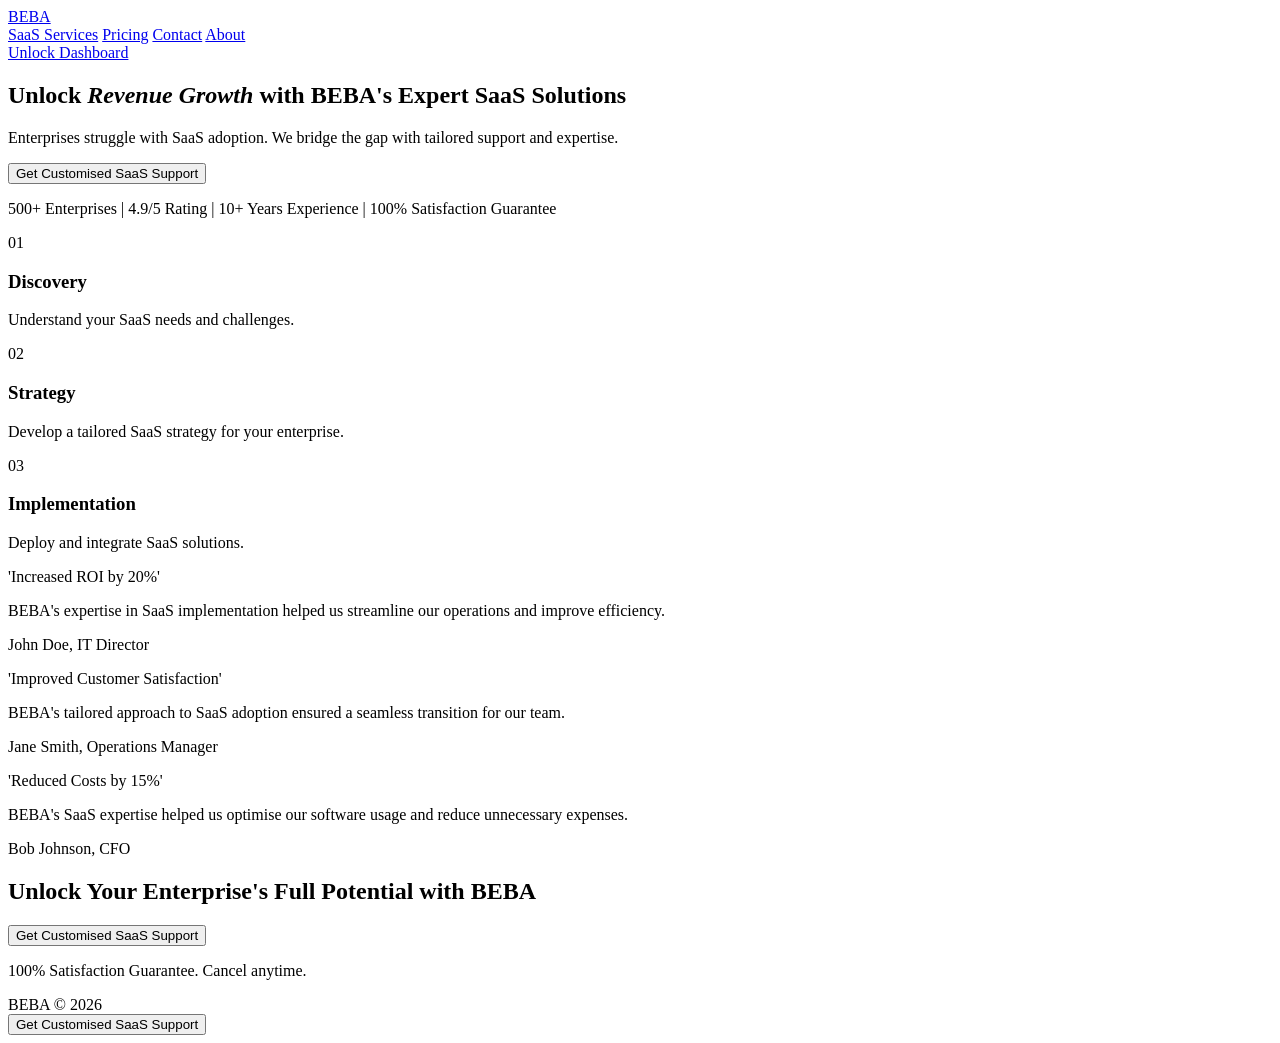
==== index.html @ 963f2a94 "Deploy index.html via FounderOS" ====
<!DOCTYPE html>
<html lang="en">
<head>
<meta charset="UTF-8">
<meta name="viewport" content="width=device-width, initial-scale=1.0">
<title>BEBA</title>
<meta name="description" content="I help 🏭 Enterprises with 💻 SaaS / Software services through BEBA. [Add your price, guarantee, and what makes you different]">
<meta property="og:title" content="BEBA">
<meta property="og:description" content="I help 🏭 Enterprises with 💻 SaaS / Software services through BEBA. [Add your price, guarantee, and what makes you different]">
<meta property="og:type" content="website">
<meta name="twitter:title" content="BEBA">
<meta name="twitter:description" content="I help 🏭 Enterprises with 💻 SaaS / Software services through BEBA. [Add your price, guarantee, and what makes you different]">
<meta name="twitter:card" content="summary_large_image">
<link rel="stylesheet" href="style.css">
</head>
<body>

    <nav>
      <a href='index.html' class='logo'>BEBA</a>
      <div class='nav-links'>
        <a href='services.html'>SaaS Services</a>
        <a href='pricing.html'>Pricing</a>
        <a href='contact.html'>Contact</a>
        <a href='about.html'>About</a>
      </div>
      <a href='login.html' class='nav-cta'>Unlock Dashboard</a>
    </nav>
    <section id='hero'>
      <h1>Unlock <em>Revenue Growth</em> with BEBA's Expert SaaS Solutions</h1>
      <p>Enterprises struggle with SaaS adoption. We bridge the gap with tailored support and expertise.</p>
      <button class='btn'>Get Customised SaaS Support</button>
      <p class='trust-signal'>500+ Enterprises | 4.9/5 Rating | 10+ Years Experience | 100% Satisfaction Guarantee</p>
    </section>
    <section>
      <div class='how-it-works'>
        <div class='step'>
          <span class='step-num'>01</span>
          <h3>Discovery</h3>
          <p>Understand your SaaS needs and challenges.</p>
        </div>
        <div class='step'>
          <span class='step-num'>02</span>
          <h3>Strategy</h3>
          <p>Develop a tailored SaaS strategy for your enterprise.</p>
        </div>
        <div class='step'>
          <span class='step-num'>03</span>
          <h3>Implementation</h3>
          <p>Deploy and integrate SaaS solutions.</p>
        </div>
      </div>
    </section>
    <section id='testimonials'>
      <div class='testimonial-grid'>
        <div class='testimonial-card'>
          <p class='result-badge'>'Increased ROI by 20%'</p>
          <p>BEBA's expertise in SaaS implementation helped us streamline our operations and improve efficiency.</p>
          <p class='author'>John Doe, IT Director</p>
        </div>
        <div class='testimonial-card'>
          <p class='result-badge'>'Improved Customer Satisfaction'</p>
          <p>BEBA's tailored approach to SaaS adoption ensured a seamless transition for our team.</p>
          <p class='author'>Jane Smith, Operations Manager</p>
        </div>
        <div class='testimonial-card'>
          <p class='result-badge'>'Reduced Costs by 15%'</p>
          <p>BEBA's SaaS expertise helped us optimise our software usage and reduce unnecessary expenses.</p>
          <p class='author'>Bob Johnson, CFO</p>
        </div>
      </div>
    </section>
    <section id='cta'>
      <h2>Unlock Your Enterprise's Full Potential with BEBA</h2>
      <button class='btn'>Get Customised SaaS Support</button>
      <p class='risk-reversal'>100% Satisfaction Guarantee. Cancel anytime.</p>
    </section>
    <footer>BEBA &copy; 2026</footer>
    <div class='sticky-mobile-cta'><button class='btn'>Get Customised SaaS Support</button></div>
  
<script>document.querySelectorAll('.faq-item').forEach(function(item){item.addEventListener('click',function(){var answer=this.querySelector('.faq-answer');var chevron=this.querySelector('.faq-chevron');var isOpen=this.classList.contains('open');document.querySelectorAll('.faq-item').forEach(function(i){i.classList.remove('open');i.querySelector('.faq-answer').style.maxHeight='0';i.querySelector('.faq-chevron').textContent='+';});if(!isOpen){this.classList.add('open');answer.style.maxHeight=answer.scrollHeight+'px';chevron.textContent='×';}});});window.addEventListener('scroll',function(){document.querySelector('nav').classList.toggle('scrolled',window.scrollY>50);});</script>
</body>
</html>
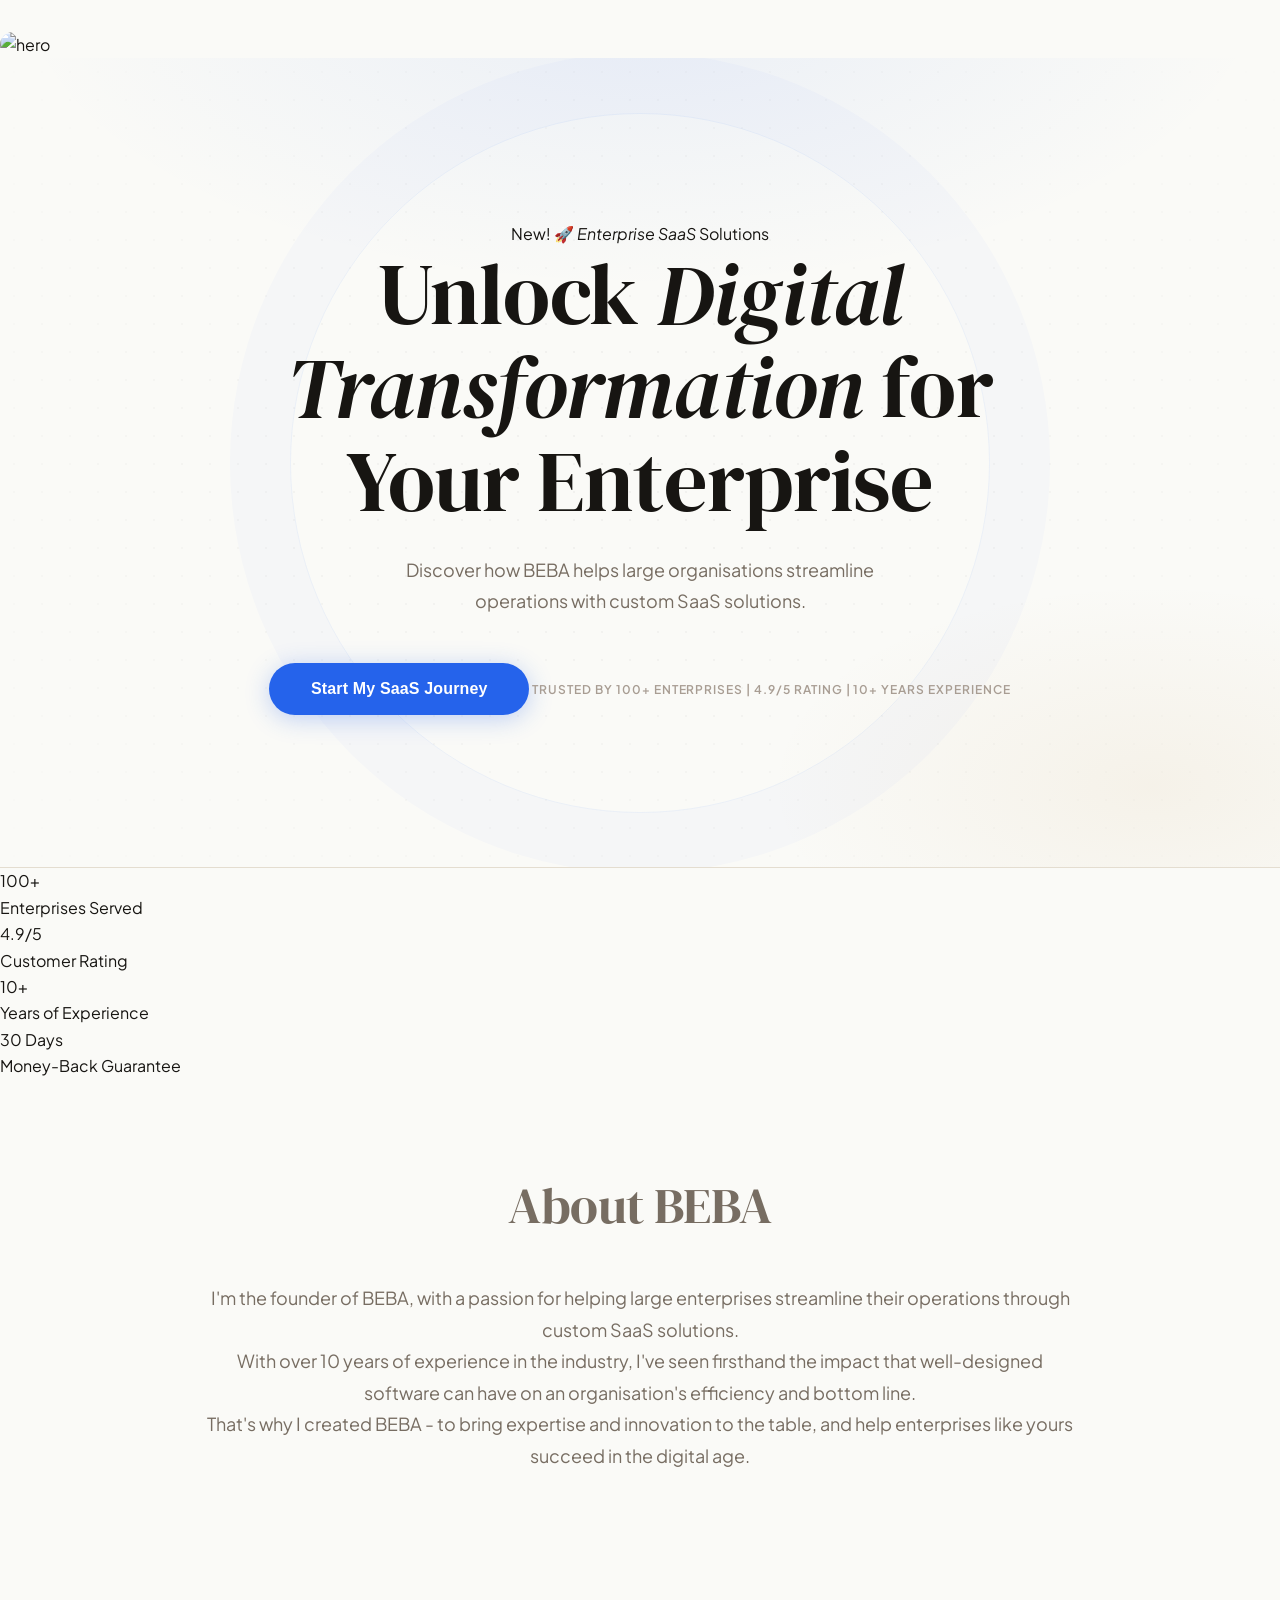
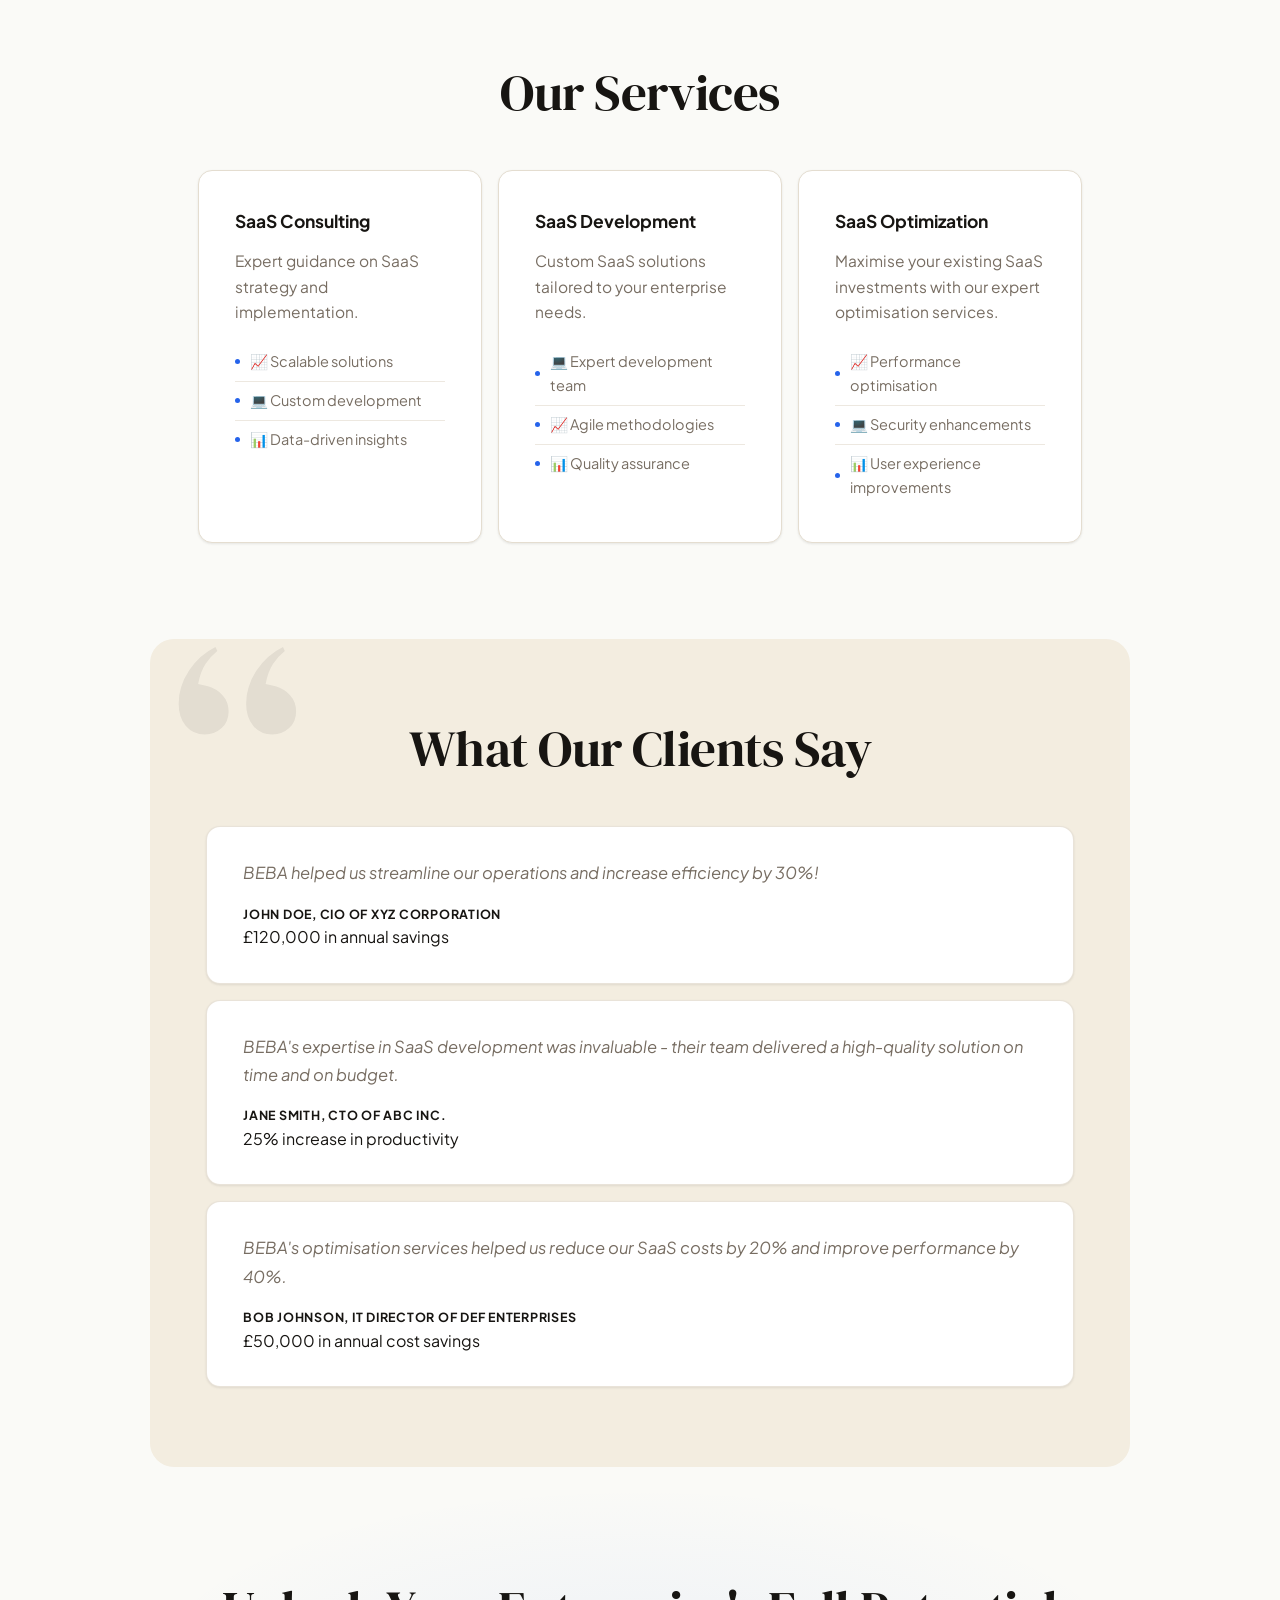
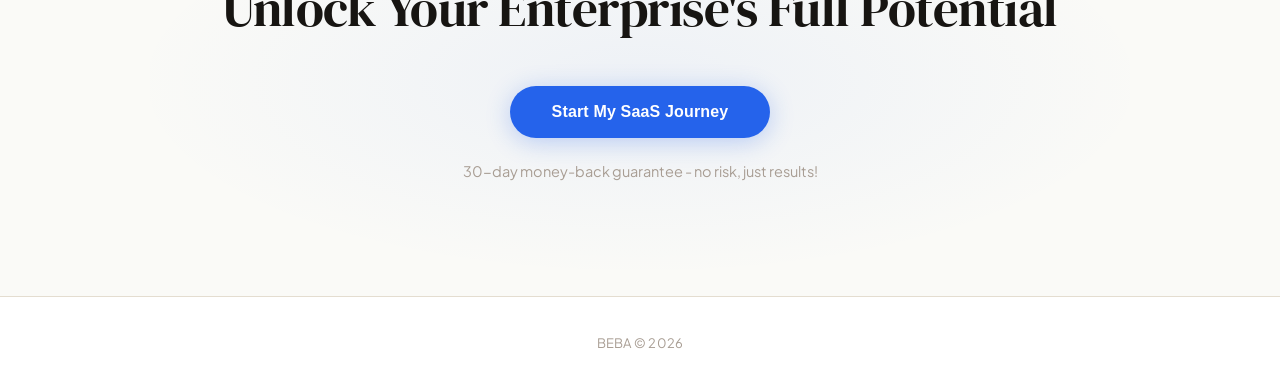
==== commit bbb54ad8: "Deploy index.html via FounderOS" ====
--- a/index.html
+++ b/index.html
@@ -15,67 +15,103 @@
 </head>
 <body>
 
-    <nav>
-      <a href='index.html' class='logo'>BEBA</a>
-      <div class='nav-links'>
-        <a href='services.html'>SaaS Services</a>
-        <a href='pricing.html'>Pricing</a>
-        <a href='contact.html'>Contact</a>
-        <a href='about.html'>About</a>
+    <img class='hero-img' src='img/photo-1.jpg' alt='hero' style='width:100%;max-height:500px;object-fit:cover;border-radius:16px;margin-top:32px;'>
+    <div id='hero'>
+      <div class='hero-badge'>New! 🚀 <em>Enterprise SaaS</em> Solutions</div>
+      <h1>Unlock <em>Digital Transformation</em> for Your Enterprise</h1>
+      <p>Discover how BEBA helps large organisations streamline operations with custom SaaS solutions.</p>
+      <div class='hero-cta-group'>
+        <button class='btn'>Start My SaaS Journey</button>
+        <span class='trust-signal'>Trusted by 100+ enterprises | 4.9/5 rating | 10+ years experience</span>
       </div>
-      <a href='login.html' class='nav-cta'>Unlock Dashboard</a>
-    </nav>
-    <section id='hero'>
-      <h1>Unlock <em>Revenue Growth</em> with BEBA's Expert SaaS Solutions</h1>
-      <p>Enterprises struggle with SaaS adoption. We bridge the gap with tailored support and expertise.</p>
-      <button class='btn'>Get Customised SaaS Support</button>
-      <p class='trust-signal'>500+ Enterprises | 4.9/5 Rating | 10+ Years Experience | 100% Satisfaction Guarantee</p>
+    </div>
+    <div class='trust-bar'>
+      <div class='trust-bar-item'>
+        <div class='stat'>100+</div>
+        <div class='stat-label'>Enterprises Served</div>
+      </div>
+      <div class='trust-bar-item'>
+        <div class='stat'>4.9/5</div>
+        <div class='stat-label'>Customer Rating</div>
+      </div>
+      <div class='trust-bar-item'>
+        <div class='stat'>10+</div>
+        <div class='stat-label'>Years of Experience</div>
+      </div>
+      <div class='trust-bar-item'>
+        <div class='stat'>30 Days</div>
+        <div class='stat-label'>Money-Back Guarantee</div>
+      </div>
+    </div>
+    <section id='about'>
+      <h2>About BEBA</h2>
+      <p>I'm the founder of BEBA, with a passion for helping large enterprises streamline their operations through custom SaaS solutions.</p>
+      <p>With over 10 years of experience in the industry, I've seen firsthand the impact that well-designed software can have on an organisation's efficiency and bottom line.</p>
+      <p>That's why I created BEBA - to bring expertise and innovation to the table, and help enterprises like yours succeed in the digital age.</p>
     </section>
-    <section>
-      <div class='how-it-works'>
-        <div class='step'>
-          <span class='step-num'>01</span>
-          <h3>Discovery</h3>
-          <p>Understand your SaaS needs and challenges.</p>
+    <section id='services'>
+      <h2>Our Services</h2>
+      <div class='service-cards'>
+        <div class='service-card'>
+          <h3>SaaS Consulting</h3>
+          <p>Expert guidance on SaaS strategy and implementation.</p>
+          <ul>
+            <li>📈 Scalable solutions</li>
+            <li>💻 Custom development</li>
+            <li>📊 Data-driven insights</li>
+          </ul>
         </div>
-        <div class='step'>
-          <span class='step-num'>02</span>
-          <h3>Strategy</h3>
-          <p>Develop a tailored SaaS strategy for your enterprise.</p>
+        <div class='service-card'>
+          <h3>SaaS Development</h3>
+          <p>Custom SaaS solutions tailored to your enterprise needs.</p>
+          <ul>
+            <li>💻 Expert development team</li>
+            <li>📈 Agile methodologies</li>
+            <li>📊 Quality assurance</li>
+          </ul>
         </div>
-        <div class='step'>
-          <span class='step-num'>03</span>
-          <h3>Implementation</h3>
-          <p>Deploy and integrate SaaS solutions.</p>
+        <div class='service-card'>
+          <h3>SaaS Optimization</h3>
+          <p>Maximise your existing SaaS investments with our expert optimisation services.</p>
+          <ul>
+            <li>📈 Performance optimisation</li>
+            <li>💻 Security enhancements</li>
+            <li>📊 User experience improvements</li>
+          </ul>
         </div>
       </div>
     </section>
     <section id='testimonials'>
+      <h2>What Our Clients Say</h2>
       <div class='testimonial-grid'>
         <div class='testimonial-card'>
-          <p class='result-badge'>'Increased ROI by 20%'</p>
-          <p>BEBA's expertise in SaaS implementation helped us streamline our operations and improve efficiency.</p>
-          <p class='author'>John Doe, IT Director</p>
+          <p>BEBA helped us streamline our operations and increase efficiency by 30%!</p>
+          <div class='author'>John Doe, CIO of XYZ Corporation</div>
+          <div class='result-badge'>£120,000 in annual savings</div>
         </div>
         <div class='testimonial-card'>
-          <p class='result-badge'>'Improved Customer Satisfaction'</p>
-          <p>BEBA's tailored approach to SaaS adoption ensured a seamless transition for our team.</p>
-          <p class='author'>Jane Smith, Operations Manager</p>
+          <p>BEBA's expertise in SaaS development was invaluable - their team delivered a high-quality solution on time and on budget.</p>
+          <div class='author'>Jane Smith, CTO of ABC Inc.</div>
+          <div class='result-badge'>25% increase in productivity</div>
         </div>
         <div class='testimonial-card'>
-          <p class='result-badge'>'Reduced Costs by 15%'</p>
-          <p>BEBA's SaaS expertise helped us optimise our software usage and reduce unnecessary expenses.</p>
-          <p class='author'>Bob Johnson, CFO</p>
+          <p>BEBA's optimisation services helped us reduce our SaaS costs by 20% and improve performance by 40%.</p>
+          <div class='author'>Bob Johnson, IT Director of DEF Enterprises</div>
+          <div class='result-badge'>£50,000 in annual cost savings</div>
         </div>
       </div>
     </section>
     <section id='cta'>
-      <h2>Unlock Your Enterprise's Full Potential with BEBA</h2>
-      <button class='btn'>Get Customised SaaS Support</button>
-      <p class='risk-reversal'>100% Satisfaction Guarantee. Cancel anytime.</p>
+      <h2>Unlock Your Enterprise's Full Potential</h2>
+      <button class='btn'>Start My SaaS Journey</button>
+      <p class='risk-reversal'>30-day money-back guarantee - no risk, just results!</p>
     </section>
-    <footer>BEBA &copy; 2026</footer>
-    <div class='sticky-mobile-cta'><button class='btn'>Get Customised SaaS Support</button></div>
+    <footer>
+      <p>BEBA &copy; 2026</p>
+    </footer>
+    <div class='sticky-mobile-cta'>
+      <button class='btn'>Start My SaaS Journey</button>
+    </div>
   
 <script>document.querySelectorAll('.faq-item').forEach(function(item){item.addEventListener('click',function(){var answer=this.querySelector('.faq-answer');var chevron=this.querySelector('.faq-chevron');var isOpen=this.classList.contains('open');document.querySelectorAll('.faq-item').forEach(function(i){i.classList.remove('open');i.querySelector('.faq-answer').style.maxHeight='0';i.querySelector('.faq-chevron').textContent='+';});if(!isOpen){this.classList.add('open');answer.style.maxHeight=answer.scrollHeight+'px';chevron.textContent='×';}});});window.addEventListener('scroll',function(){document.querySelector('nav').classList.toggle('scrolled',window.scrollY>50);});</script>
 </body>
--- a/style.css
+++ b/style.css
@@ -0,0 +1,96 @@
+@import url('https://fonts.googleapis.com/css2?family=DM+Serif+Display:ital@0;1&family=Plus+Jakarta+Sans:wght@300;400;500;600;700;800&display=swap');
+:root {
+    --primary: #2563EB;
+    --primary-hover: #1D4ED8;
+    --primary-shadow: #2563EB46;
+    --bg: #FAFAF7;
+    --bg-warm: #F3EDE0;
+    --surface: #FFFFFF;
+    --border: #E4DDD0;
+    --border-light: #EDE8E0;
+    --text: #171512;
+    --text-muted: #776D62;
+    --text-subtle: #A89D93;
+    --shadow-sm: 0 1px 3px rgba(23,21,18,0.06),0 1px 2px rgba(23,21,18,0.03);
+    --shadow: 0 4px 16px rgba(23,21,18,0.08),0 1px 4px rgba(23,21,18,0.04);
+    --shadow-hover: 0 12px 40px rgba(23,21,18,0.12),0 3px 10px rgba(23,21,18,0.06);
+    --radius: 14px;
+    --font-display: 'DM Serif Display', serif;
+    --font-body: 'Plus Jakarta Sans', sans-serif;
+}
+*,*::before,*::after{margin:0;padding:0;box-sizing:border-box;}
+html{scroll-behavior:smooth;}
+body{font-family:var(--font-body);background:var(--bg);color:var(--text);font-size:16px;line-height:1.65;-webkit-font-smoothing:antialiased;}
+nav{position:sticky;top:0;background:rgba(250,250,247,0.92);backdrop-filter:blur(20px);-webkit-backdrop-filter:blur(20px);padding:18px 48px;display:flex;justify-content:space-between;align-items:center;z-index:1000;border-bottom:1px solid var(--border);transition:box-shadow 0.3s;}
+nav.scrolled{box-shadow:0 4px 24px rgba(23,21,18,0.08);background:rgba(250,250,247,0.98);}
+.logo{color:var(--text);font-family:var(--font-display);font-size:26px;font-weight:400;text-decoration:none;letter-spacing:0.04em;}
+.nav-links{display:flex;gap:32px;align-items:center;}
+.nav-links a{color:var(--text-muted);text-decoration:none;font-size:14px;font-weight:500;transition:color 0.18s;}
+.nav-links a:hover{color:var(--text);}
+.nav-cta{background:var(--text);color:#fff;padding:10px 22px;border-radius:100px;text-decoration:none;font-weight:600;font-size:13.5px;transition:background 0.18s,transform 0.15s;}
+.nav-cta:hover{background:#2A2520;transform:translateY(-1px);}
+#hero{position:relative;padding:120px 48px 110px;text-align:center;min-height:90vh;display:flex;flex-direction:column;justify-content:center;align-items:center;overflow:hidden;border-bottom:1px solid var(--border);background:radial-gradient(ellipse 90% 70% at 50% -10%,#2563EB14 0%,transparent 55%),radial-gradient(ellipse 60% 50% at 90% 90%,rgba(184,133,47,0.07) 0%,transparent 50%),var(--bg);}
+#hero::before{content:'';position:absolute;inset:0;background-image:radial-gradient(circle,rgba(23,21,18,0.14) 1px,transparent 1px);background-size:28px 28px;mask-image:radial-gradient(ellipse 75% 85% at 50% 50%,black 20%,transparent 100%);-webkit-mask-image:radial-gradient(ellipse 75% 85% at 50% 50%,black 20%,transparent 100%);opacity:0.25;pointer-events:none;}
+#hero::after{content:'';position:absolute;width:700px;height:700px;border-radius:50%;border:1px solid #2563EB12;top:50%;left:50%;transform:translate(-50%,-50%);pointer-events:none;box-shadow:0 0 0 60px #2563EB06;}
+#hero h1{font-family:var(--font-display);font-size:clamp(2.8rem,7vw,5.4rem);font-weight:400;line-height:1.08;max-width:840px;margin-bottom:28px;letter-spacing:-0.01em;position:relative;z-index:1;animation:fadeUp 0.7s ease both;}
+#hero p{font-size:18px;color:var(--text-muted);max-width:520px;margin:0 auto 46px;line-height:1.72;position:relative;z-index:1;animation:fadeUp 0.7s 0.1s ease both;}
+.trust-signal{font-size:12px;color:var(--text-subtle);margin-top:20px;font-weight:600;letter-spacing:0.08em;text-transform:uppercase;position:relative;z-index:1;animation:fadeUp 0.7s 0.3s ease both;}
+.btn{display:inline-block;background:var(--primary);color:#fff;padding:17px 40px;border-radius:100px;text-decoration:none;font-size:16px;font-weight:700;border:none;cursor:pointer;transition:background 0.18s,transform 0.15s,box-shadow 0.18s;min-width:260px;letter-spacing:0.01em;position:relative;z-index:1;box-shadow:0 4px 24px var(--primary-shadow);animation:fadeUp 0.7s 0.2s ease both;}
+.btn:hover{background:var(--primary-hover);transform:translateY(-2px);box-shadow:0 10px 36px var(--primary-shadow);}
+.btn:active{transform:translateY(0);}
+section{padding:96px 48px;max-width:980px;margin:0 auto;}
+h2{font-family:var(--font-display);font-size:clamp(2rem,4.5vw,3.2rem);font-weight:400;margin-bottom:48px;text-align:center;letter-spacing:-0.01em;line-height:1.15;}
+#about{text-align:center;font-size:18px;color:var(--text-muted);line-height:1.75;}
+.service-cards{display:grid;grid-template-columns:1fr;gap:16px;margin-top:40px;}
+@media(min-width:640px){.service-cards{grid-template-columns:repeat(auto-fit,minmax(280px,1fr));}}
+.service-card{background:var(--surface);border:1px solid var(--border);border-radius:var(--radius);padding:36px;text-align:left;box-shadow:var(--shadow-sm);transition:box-shadow 0.25s,transform 0.2s,border-color 0.2s;}
+.service-card:hover{box-shadow:var(--shadow-hover);transform:translateY(-3px);border-color:var(--border-light);}
+.service-card h3{font-size:17.5px;font-weight:700;margin-bottom:12px;}
+.service-card p{color:var(--text-muted);font-size:15.5px;margin:0;line-height:1.65;}
+.service-card ul{list-style:none;margin-top:18px;}
+.service-card ul li{color:var(--text-muted);font-size:14.5px;padding:7px 0;border-bottom:1px solid var(--border-light);display:flex;align-items:center;gap:10px;}
+.service-card ul li:last-child{border-bottom:none;}
+.service-card ul li::before{content:'';width:5px;height:5px;border-radius:50%;background:var(--primary);flex-shrink:0;}
+.service-card .author{font-family:var(--font-display);font-style:italic;font-size:24px;color:var(--primary);margin-top:22px;display:block;}
+#testimonials{position:relative;background:var(--bg-warm);border-radius:24px;padding:80px 56px;margin:0 auto;max-width:980px;overflow:hidden;}
+#testimonials::before{content:'\201C';position:absolute;font-family:var(--font-display);font-size:320px;line-height:1;color:rgba(23,21,18,0.07);top:-30px;left:20px;pointer-events:none;user-select:none;}
+.testimonial-card{background:var(--surface);border:1px solid rgba(228,221,208,0.8);border-radius:var(--radius);padding:32px 36px;margin-bottom:16px;box-shadow:var(--shadow-sm);position:relative;z-index:1;transition:box-shadow 0.22s,transform 0.18s;}
+.testimonial-card:last-child{margin-bottom:0;}
+.testimonial-card:hover{box-shadow:var(--shadow);transform:translateY(-1px);}
+.testimonial-card p{font-style:italic;color:var(--text-muted);font-size:16.5px;margin-bottom:16px;line-height:1.72;}
+.testimonial-card .author{font-weight:700;color:var(--text);font-size:12.5px;letter-spacing:0.06em;text-transform:uppercase;}
+#faq{max-width:720px;}
+.faq-item{border-bottom:1px solid var(--border);padding:28px 0;cursor:pointer;}
+.faq-item:first-of-type{border-top:1px solid var(--border);}
+.faq-question{font-size:17px;font-weight:700;display:flex;justify-content:space-between;align-items:center;gap:16px;}
+.faq-chevron{font-size:20px;color:var(--text-muted);transition:transform 0.3s;flex-shrink:0;}
+.faq-item.open .faq-chevron{transform:rotate(45deg);}
+.faq-answer{color:var(--text-muted);font-size:15.5px;line-height:1.7;max-height:0;overflow:hidden;transition:max-height 0.35s ease,padding 0.3s;}
+.faq-item.open .faq-answer{padding-top:14px;}
+#cta{text-align:center;padding:112px 48px;background:radial-gradient(ellipse 80% 70% at 50% 50%,#2563EB0f 0%,transparent 65%),var(--bg);}
+.risk-reversal{color:var(--text-subtle);font-size:14.5px;margin-top:22px;}
+.contact-form{display:flex;flex-direction:column;gap:14px;max-width:520px;margin:0 auto;}
+.contact-form input,.contact-form textarea{width:100%;padding:15px 20px;border:1.5px solid var(--border);border-radius:10px;background:var(--surface);color:var(--text);font-size:15px;font-family:var(--font-body);transition:border-color 0.18s,box-shadow 0.18s;box-shadow:var(--shadow-sm);}
+.contact-form input:focus,.contact-form textarea:focus{outline:none;border-color:var(--primary);box-shadow:0 0 0 3px var(--primary-shadow);}
+.contact-form input::placeholder,.contact-form textarea::placeholder{color:var(--text-subtle);}
+.contact-form textarea{min-height:140px;resize:vertical;}
+.contact-form button{width:100%;min-width:0;}
+footer{text-align:center;padding:36px;color:var(--text-subtle);font-size:13px;border-top:1px solid var(--border);background:var(--surface);letter-spacing:0.02em;}
+.sticky-mobile-cta{display:none;}
+@keyframes fadeUp{from{opacity:0;transform:translateY(18px);}to{opacity:1;transform:translateY(0);}}
+@media(max-width:768px){
+nav{flex-direction:column;gap:12px;padding:14px 20px;}
+.nav-links{gap:20px;}
+.nav-cta{width:100%;text-align:center;}
+#hero{padding:80px 20px;min-height:auto;}
+#hero::after{width:320px;height:320px;}
+section{padding:64px 20px;}
+#testimonials{padding:52px 24px;border-radius:18px;}
+#testimonials::before{font-size:200px;}
+.testimonial-card{padding:24px;}
+#cta{padding:80px 20px;}
+.btn{min-width:0;width:100%;}
+.sticky-mobile-cta{display:block;position:fixed;bottom:0;left:0;width:100%;background:rgba(250,250,247,0.96);backdrop-filter:blur(20px);-webkit-backdrop-filter:blur(20px);padding:12px 16px 20px;border-top:1px solid var(--border);z-index:999;}
+.sticky-mobile-cta .btn{width:100%;text-align:center;font-size:16px;padding:16px;}
+}
+@media(min-width:769px){.sticky-mobile-cta{display:none;}}
